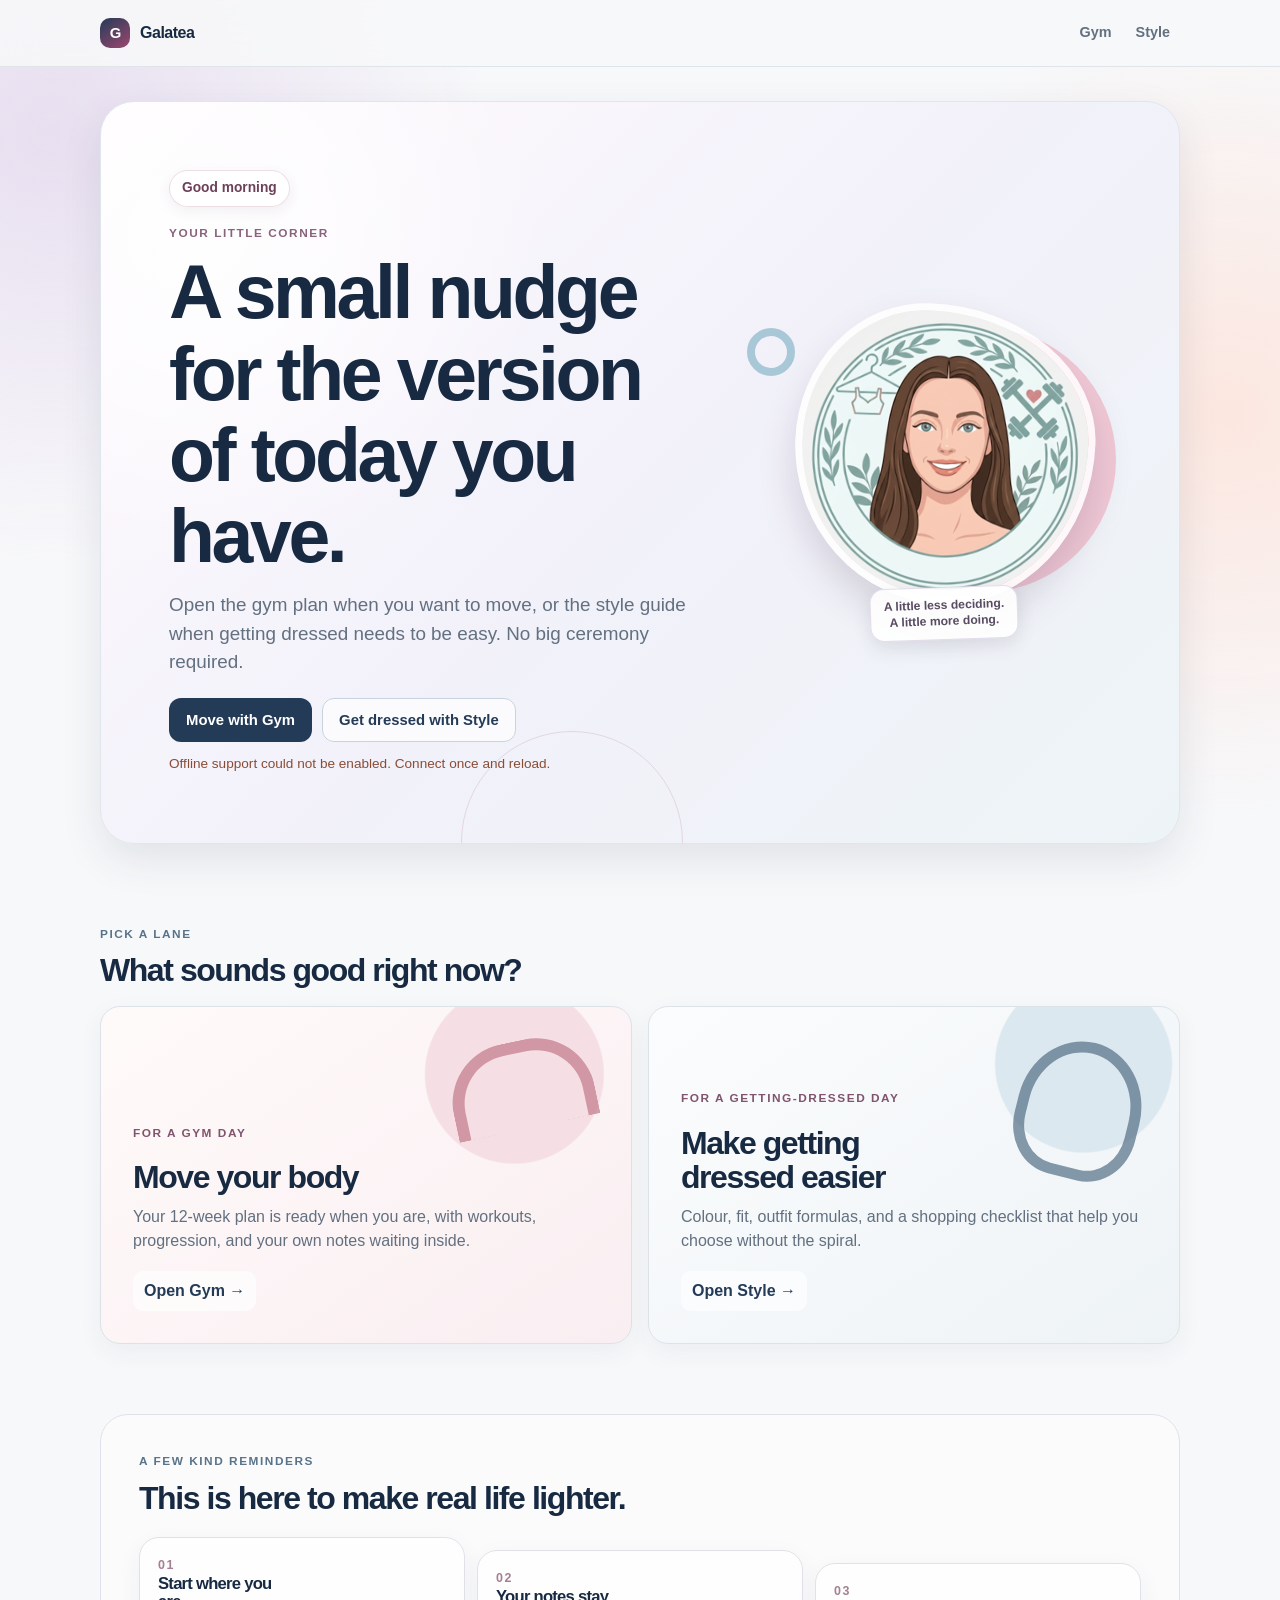
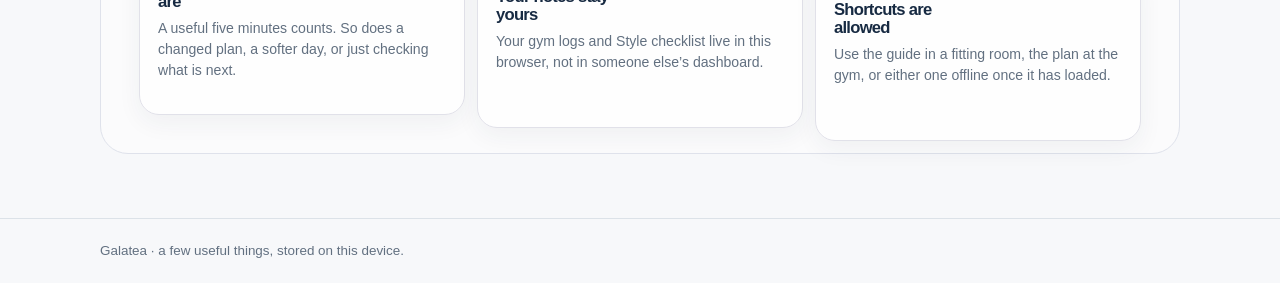
==== index.html @ ab07afe8 "Warm up Galatea landing page" ====
<!DOCTYPE html>
<html lang="en-AU">
<head>
  <meta charset="utf-8">
  <meta name="viewport" content="width=device-width, initial-scale=1, viewport-fit=cover">
  <meta name="theme-color" content="#f7f8fa">
  <meta name="apple-mobile-web-app-capable" content="yes">
  <meta name="apple-mobile-web-app-status-bar-style" content="default">
  <meta name="apple-mobile-web-app-title" content="Galatea">
  <meta name="description" content="A personal hub for training and considered style.">
  <link rel="manifest" href="./manifest.webmanifest">
  <link rel="icon" type="image/png" sizes="64x64" href="./icons/favicon.png">
  <link rel="apple-touch-icon" sizes="180x180" href="./icons/apple-touch-icon.png">
  <link rel="stylesheet" href="./assets/site.css">
  <script src="./assets/pwa.js" defer></script>
  <title>Galatea</title>
</head>
<body class="home-page">
  <a class="skip-link" href="#main">Skip to content</a>
  <header class="site-header">
    <nav class="site-nav" aria-label="Primary navigation">
      <a class="brand" href="./" aria-current="page"><span class="brand-mark" aria-hidden="true">G</span>Galatea</a>
      <div class="nav-links">
        <a href="./gym/">Gym</a>
        <a href="./style/">Style</a>
      </div>
    </nav>
  </header>

  <main id="main" class="page-shell">
    <section class="hero home-hero" aria-labelledby="home-title">
      <div class="home-hero-copy">
        <p class="home-greeting" data-time-greeting aria-live="polite">Hello</p>
        <p class="eyebrow">Your little corner</p>
        <h1 id="home-title">A small nudge for the version of today you have.</h1>
        <p class="lede">Open the gym plan when you want to move, or the style guide when getting dressed needs to be easy. No big ceremony required.</p>
        <div class="hero-actions">
          <a class="button button-primary" href="./gym/">Move with Gym</a>
          <a class="button button-secondary" href="./style/">Get dressed with Style</a>
        </div>
        <p class="status" data-pwa-status aria-live="polite">Preparing offline support…</p>
      </div>
      <figure class="home-portrait">
        <div class="home-portrait-orbit" aria-hidden="true"></div>
        <img src="./icons/portrait.png" alt="Galatea's illustrated character icon" width="320" height="320">
        <figcaption>A little less deciding.<br>A little more doing.</figcaption>
      </figure>
    </section>

    <section class="section home-choices" aria-labelledby="systems-title">
      <div class="section-heading">
        <p class="eyebrow">Pick a lane</p>
        <h2 id="systems-title">What sounds good right now?</h2>
      </div>
      <div class="choice-grid">
        <a class="choice-card choice-card-gym home-choice-card" href="./gym/">
          <p class="eyebrow">For a gym day</p>
          <h2>Move your body</h2>
          <p>Your 12-week plan is ready when you are, with workouts, progression, and your own notes waiting inside.</p>
          <span class="card-link">Open Gym →</span>
        </a>
        <a class="choice-card choice-card-style home-choice-card" href="./style/">
          <p class="eyebrow">For a getting-dressed day</p>
          <h2>Make getting dressed easier</h2>
          <p>Colour, fit, outfit formulas, and a shopping checklist that help you choose without the spiral.</p>
          <span class="card-link">Open Style →</span>
        </a>
      </div>
    </section>

    <section class="section home-reminders" aria-labelledby="how-title">
      <div class="section-heading">
        <p class="eyebrow">A few kind reminders</p>
        <h2 id="how-title">This is here to make real life lighter.</h2>
      </div>
      <div class="info-grid home-reminder-grid">
        <article class="info-card home-reminder">
          <p class="reminder-number" aria-hidden="true">01</p>
          <h3>Start where you are</h3>
          <p class="meta">A useful five minutes counts. So does a changed plan, a softer day, or just checking what is next.</p>
        </article>
        <article class="info-card home-reminder">
          <p class="reminder-number" aria-hidden="true">02</p>
          <h3>Your notes stay yours</h3>
          <p class="meta">Your gym logs and Style checklist live in this browser, not in someone else’s dashboard.</p>
        </article>
        <article class="info-card home-reminder">
          <p class="reminder-number" aria-hidden="true">03</p>
          <h3>Shortcuts are allowed</h3>
          <p class="meta">Use the guide in a fitting room, the plan at the gym, or either one offline once it has loaded.</p>
        </article>
      </div>
    </section>
  </main>

  <aside class="update-banner" data-update-banner hidden role="status">
    A new version is ready.
    <button class="button button-primary" type="button" data-update-reload>Reload</button>
  </aside>

  <footer class="site-footer">
    <div class="page-shell">Galatea · a few useful things, stored on this device.</div>
  </footer>
  <script>
    (() => {
      const greeting = document.querySelector("[data-time-greeting]");
      if (!greeting) return;

      const hour = new Date().getHours();
      greeting.textContent = hour < 12 ? "Good morning" : hour < 18 ? "Good afternoon" : "Good evening";
    })();
  </script>
</body>
</html>
---- assets/site.css ----
:root {
  --paper: #f7f8fa;
  --surface: #ffffff;
  --ink: #202938;
  --muted: #627080;
  --line: #dce2e8;
  --navy: #243b58;
  --navy-deep: #172a42;
  --blue: #58738a;
  --sky: #dce8ef;
  --berry: #9d486f;
  --berry-soft: #f2e4eb;
  --rose: #b85f76;
  --rose-soft: #f8e9ec;
  --shadow: 0 16px 40px rgba(30, 47, 68, 0.1);
  --radius: 20px;
  color-scheme: light;
}

* {
  box-sizing: border-box;
}

html {
  background: var(--paper);
  scroll-behavior: smooth;
}

body {
  min-width: 320px;
  min-height: 100vh;
  margin: 0;
  color: var(--ink);
  background:
    radial-gradient(circle at 5% 0%, #e5edf3 0, transparent 31rem),
    radial-gradient(circle at 95% 25%, #f3e8ec 0, transparent 28rem),
    var(--paper);
  font: 16px/1.5 -apple-system, BlinkMacSystemFont, "Segoe UI", sans-serif;
}

a {
  color: inherit;
}

button,
input {
  font: inherit;
}

button {
  min-height: 44px;
  cursor: pointer;
  touch-action: manipulation;
}

button:focus-visible,
a:focus-visible,
input:focus-visible,
summary:focus-visible {
  outline: 3px solid #6083a8;
  outline-offset: 3px;
}

.skip-link {
  position: fixed;
  z-index: 50;
  top: 12px;
  left: 12px;
  padding: 9px 12px;
  border-radius: 10px;
  color: #fff;
  background: var(--navy-deep);
  transform: translateY(-150%);
}

.skip-link:focus {
  transform: translateY(0);
}

.site-header {
  position: sticky;
  z-index: 10;
  top: 0;
  border-bottom: 1px solid rgba(220, 226, 232, 0.88);
  background: rgba(247, 248, 250, 0.86);
  backdrop-filter: blur(16px);
}

.site-nav,
.page-shell {
  width: min(100% - 32px, 1080px);
  margin: auto;
}

.site-nav {
  display: flex;
  min-height: 66px;
  gap: 16px;
  align-items: center;
  justify-content: space-between;
}

.brand {
  display: inline-flex;
  gap: 10px;
  align-items: center;
  color: var(--navy-deep);
  font-weight: 850;
  letter-spacing: -0.03em;
  text-decoration: none;
}

.brand-mark {
  display: grid;
  width: 30px;
  height: 30px;
  place-items: center;
  border-radius: 10px;
  color: #fff;
  background: linear-gradient(145deg, var(--navy), var(--berry));
  font-size: 0.93rem;
  letter-spacing: -0.08em;
}

.nav-links {
  display: flex;
  gap: 4px;
  align-items: center;
}

.nav-links a {
  padding: 8px 10px;
  border-radius: 9px;
  color: var(--muted);
  font-size: 0.9rem;
  font-weight: 750;
  text-decoration: none;
}

.nav-links a[aria-current="page"],
.nav-links a:hover {
  color: var(--navy-deep);
  background: #e9eef2;
}

.page-shell {
  padding: 34px 0 64px;
}

.eyebrow {
  margin: 0 0 10px;
  color: var(--blue);
  font-size: 0.74rem;
  font-weight: 850;
  letter-spacing: 0.13em;
  text-transform: uppercase;
}

h1,
h2,
h3,
p {
  margin-top: 0;
}

h1,
h2,
h3 {
  color: var(--navy-deep);
  line-height: 1.08;
  letter-spacing: -0.045em;
}

h1 {
  margin-bottom: 14px;
  font-size: clamp(2.55rem, 7vw, 4.7rem);
}

h2 {
  margin-bottom: 10px;
  font-size: clamp(1.38rem, 4vw, 2rem);
}

h3 {
  margin-bottom: 7px;
  font-size: 1.04rem;
}

.lede {
  max-width: 62ch;
  color: var(--muted);
  font-size: clamp(1rem, 2.2vw, 1.18rem);
}

.hero {
  position: relative;
  overflow: hidden;
  padding: clamp(28px, 6vw, 68px);
  border: 1px solid #dfe6ec;
  border-radius: clamp(24px, 5vw, 34px);
  background:
    radial-gradient(circle at 86% 12%, #e0eaf2 0 0, #e0eaf2 10%, transparent 10.3%),
    radial-gradient(circle at 91% 26%, #eedee5 0 0, #eedee5 17%, transparent 17.3%),
    linear-gradient(135deg, #fcfdfd 0%, #f0f4f7 100%);
  box-shadow: var(--shadow);
}

.hero::after {
  position: absolute;
  right: 7%;
  bottom: -48px;
  width: 190px;
  height: 190px;
  border: 1px solid rgba(77, 113, 143, 0.22);
  border-radius: 50%;
  content: "";
}

.hero > * {
  position: relative;
  z-index: 1;
}

.hero-actions,
.button-row {
  display: flex;
  gap: 10px;
  flex-wrap: wrap;
  align-items: center;
  margin-top: 22px;
}

.button {
  display: inline-flex;
  min-height: 44px;
  padding: 0 16px;
  border: 1px solid transparent;
  border-radius: 12px;
  align-items: center;
  justify-content: center;
  font-size: 0.93rem;
  font-weight: 800;
  text-decoration: none;
}

.button-primary {
  color: #fff;
  background: var(--navy);
}

.button-primary:hover {
  background: var(--navy-deep);
}

.button-secondary {
  border-color: #c7d4df;
  color: var(--navy);
  background: rgba(255, 255, 255, 0.7);
}

.button-secondary:hover {
  background: #fff;
}

.section {
  margin-top: clamp(38px, 7vw, 70px);
}

.section-heading {
  max-width: 700px;
  margin-bottom: 18px;
}

.section-heading p:last-child {
  margin-bottom: 0;
}

.choice-grid,
.info-grid,
.formula-grid,
.retailer-grid {
  display: grid;
  gap: 16px;
}

.choice-grid {
  grid-template-columns: repeat(2, minmax(0, 1fr));
}

.choice-card,
.info-card,
.formula-card,
.retailer-card,
.content-card {
  border: 1px solid var(--line);
  border-radius: var(--radius);
  background: rgba(255, 255, 255, 0.92);
  box-shadow: 0 8px 24px rgba(35, 52, 73, 0.055);
}

.choice-card {
  display: flex;
  min-height: 320px;
  padding: clamp(20px, 3vw, 32px);
  flex-direction: column;
  justify-content: flex-end;
  overflow: hidden;
  text-decoration: none;
}

.choice-card h2,
.choice-card p {
  position: relative;
  z-index: 1;
}

.choice-card p {
  margin-bottom: 18px;
  color: var(--muted);
}

.choice-card .card-link {
  position: relative;
  z-index: 1;
  color: var(--navy);
  font-weight: 850;
}

.choice-card-gym {
  background:
    radial-gradient(circle at 78% 20%, #f5dfe5 0 0, #f5dfe5 18%, transparent 18.3%),
    linear-gradient(145deg, #fffafa 0%, #f9eef1 100%);
}

.choice-card-gym::before {
  width: 120px;
  height: 76px;
  border: 12px solid #c47c8d;
  border-bottom: 0;
  border-radius: 60px 60px 0 0;
  transform: rotate(-12deg);
}

.choice-card-style {
  background:
    radial-gradient(circle at 82% 17%, #dce8ef 0 0, #dce8ef 17%, transparent 17.3%),
    linear-gradient(145deg, #fbfcfd 0%, #eef3f6 100%);
}

.choice-card-style::before {
  width: 102px;
  height: 116px;
  border: 11px solid #58738a;
  border-radius: 50% 50% 38% 38%;
  transform: rotate(14deg);
}

.choice-card::before {
  position: absolute;
  top: 34px;
  right: 38px;
  opacity: 0.72;
  content: "";
}

.info-grid {
  grid-template-columns: repeat(3, minmax(0, 1fr));
}

.info-card,
.formula-card,
.retailer-card,
.content-card {
  padding: 18px;
}

.info-card p,
.formula-card p,
.retailer-card p,
.content-card p:last-child {
  margin-bottom: 0;
}

.meta {
  color: var(--muted);
  font-size: 0.88rem;
}

.site-footer {
  padding: 22px 0 calc(22px + env(safe-area-inset-bottom));
  border-top: 1px solid var(--line);
  color: var(--muted);
  font-size: 0.84rem;
}

.site-footer .page-shell {
  padding: 0;
}

.page-hero {
  padding: clamp(24px, 5vw, 50px);
  border: 1px solid #dce4ea;
  border-radius: 28px;
  background: rgba(255, 255, 255, 0.72);
  box-shadow: var(--shadow);
}

.page-hero-style {
  background:
    radial-gradient(circle at 89% 20%, #e7dce6 0 0, #e7dce6 10%, transparent 10.3%),
    radial-gradient(circle at 77% 13%, #dce8ef 0 0, #dce8ef 16%, transparent 16.3%),
    rgba(255, 255, 255, 0.74);
}

.quick-nav {
  display: flex;
  gap: 8px;
  margin-top: 20px;
  overflow-x: auto;
  scrollbar-width: none;
}

.quick-nav::-webkit-scrollbar {
  display: none;
}

.quick-nav a {
  flex: 0 0 auto;
  padding: 8px 10px;
  border: 1px solid #c9d7e2;
  border-radius: 999px;
  color: var(--navy);
  background: #fff;
  font-size: 0.84rem;
  font-weight: 800;
  text-decoration: none;
}

.callout {
  padding: 14px 16px;
  border-left: 4px solid var(--berry);
  border-radius: 0 14px 14px 0;
  color: #4d4050;
  background: var(--berry-soft);
}

.callout p:last-child {
  margin-bottom: 0;
}

.style-panel {
  border-color: #cbd9e2;
}

.check-layout {
  display: grid;
  gap: 16px;
  grid-template-columns: minmax(0, 1.35fr) minmax(230px, 0.65fr);
  align-items: start;
}

.check-list {
  display: grid;
  gap: 8px;
}

.check-row {
  display: flex;
  min-height: 48px;
  gap: 11px;
  padding: 11px 12px;
  border: 1px solid #dce3e8;
  border-radius: 12px;
  align-items: center;
  background: #fff;
}

.check-row:has(input:checked) {
  border-color: #a7c2d4;
  background: #eef5f8;
}

.check-row input {
  width: 18px;
  height: 18px;
  margin: 0;
  accent-color: var(--navy);
}

.check-row span {
  font-size: 0.92rem;
  font-weight: 700;
}

.progress-card {
  position: sticky;
  top: 82px;
}

.progress-track {
  height: 10px;
  margin: 14px 0 8px;
  overflow: hidden;
  border-radius: 999px;
  background: #dfe8ee;
}

.progress-bar {
  width: 0;
  height: 100%;
  border-radius: inherit;
  background: linear-gradient(90deg, var(--navy), var(--berry));
  transition: width 160ms ease;
}

.swatch-grid {
  display: grid;
  gap: 10px;
  grid-template-columns: repeat(3, minmax(0, 1fr));
}

.swatch {
  min-height: 106px;
  padding: 12px;
  border: 1px solid rgba(26, 39, 56, 0.1);
  border-radius: 15px;
  display: flex;
  flex-direction: column;
  justify-content: flex-end;
  font-size: 0.82rem;
  font-weight: 800;
}

.swatch span {
  display: block;
  margin-top: 2px;
  font-size: 0.72rem;
  font-weight: 700;
  opacity: 0.8;
}

.swatch-light {
  color: var(--navy-deep);
}

.swatch-dark {
  color: #fff;
}

.swatch-soft-white { background: #f4f4f1; }
.swatch-pearl-grey { background: #d2d5d7; }
.swatch-blue-grey { background: #9daab2; }
.swatch-slate { background: #607281; }
.swatch-charcoal { background: #384149; }
.swatch-ink-navy { background: #1d3047; }
.swatch-soft-denim { background: #58738a; }
.swatch-cornflower { background: #5e82be; }
.swatch-cool-teal { background: #287b83; }
.swatch-raspberry { background: #a43864; }
.swatch-mulberry { background: #74456e; }
.swatch-smoky-lavender { background: #9a86b4; }

.rules-grid {
  display: grid;
  gap: 14px;
  grid-template-columns: repeat(2, minmax(0, 1fr));
}

.rules-grid ul,
.formula-card ul,
.content-card ul {
  margin: 0;
  padding-left: 19px;
}

.rules-grid li,
.formula-card li,
.content-card li {
  margin: 7px 0;
}

.rule-good {
  border-top: 4px solid #617f94;
}

.rule-skip {
  border-top: 4px solid var(--berry);
}

.formula-grid {
  grid-template-columns: repeat(2, minmax(0, 1fr));
}

.formula-card {
  border-top: 4px solid var(--blue);
}

.formula-card-feminine {
  border-top-color: var(--berry);
}

.capsule-group + .capsule-group {
  margin-top: 20px;
}

.capsule-group h3 {
  display: flex;
  gap: 8px;
  align-items: baseline;
}

.capsule-group h3 span {
  color: var(--muted);
  font-size: 0.8rem;
  font-weight: 700;
  letter-spacing: 0;
}

.capsule-list {
  display: grid;
  gap: 8px;
  grid-template-columns: repeat(2, minmax(0, 1fr));
}

.retailer-grid {
  grid-template-columns: repeat(2, minmax(0, 1fr));
}

.retailer-card a {
  color: var(--navy);
  font-weight: 850;
  text-decoration-thickness: 1.5px;
  text-underline-offset: 3px;
}

.privacy-note {
  color: var(--muted);
  font-size: 0.83rem;
}

.status {
  margin: 12px 0 0;
  color: var(--muted);
  font-size: 0.85rem;
}

.status[data-status="warning"] {
  color: #8a4c35;
}

.status[data-status="ready"] {
  color: #405f59;
}

.update-banner {
  position: fixed;
  z-index: 20;
  right: 16px;
  bottom: max(16px, env(safe-area-inset-bottom));
  left: 16px;
  max-width: 520px;
  margin: auto;
  padding: 12px;
  border: 1px solid #cbd8e2;
  border-radius: 14px;
  color: var(--navy-deep);
  background: #fff;
  box-shadow: var(--shadow);
}

.update-banner[hidden] {
  display: none;
}

.update-banner .button {
  float: right;
  min-height: 36px;
  margin-left: 10px;
}

.home-page {
  background:
    radial-gradient(circle at 4% 7%, rgba(226, 213, 236, 0.72) 0, transparent 27rem),
    radial-gradient(circle at 96% 22%, rgba(255, 220, 207, 0.62) 0, transparent 25rem),
    var(--paper);
}

.home-hero {
  display: grid;
  min-height: 470px;
  grid-template-columns: minmax(0, 1.18fr) minmax(220px, 0.72fr);
  gap: clamp(24px, 5vw, 64px);
  align-items: center;
  background:
    radial-gradient(circle at 9% 18%, rgba(255, 255, 255, 0.94) 0, transparent 22rem),
    linear-gradient(135deg, #fffafd 0%, #f2f1fa 51%, #edf4f6 100%);
}

.home-hero::after {
  right: 46%;
  bottom: -110px;
  width: 220px;
  height: 220px;
  border-color: rgba(157, 72, 111, 0.17);
}

.home-hero-copy {
  max-width: 650px;
}

.home-greeting {
  display: inline-flex;
  margin: 0 0 18px;
  padding: 7px 12px;
  border: 1px solid rgba(157, 72, 111, 0.18);
  border-radius: 999px;
  color: #6d4059;
  background: rgba(255, 255, 255, 0.76);
  box-shadow: 0 4px 14px rgba(61, 43, 72, 0.07);
  font-size: 0.86rem;
  font-weight: 800;
}

.home-hero .eyebrow {
  color: #89627c;
}

.home-portrait {
  position: relative;
  z-index: 1;
  width: min(100%, 300px);
  margin: auto;
  text-align: center;
}

.home-portrait::before {
  position: absolute;
  z-index: -1;
  top: 7%;
  right: -7%;
  width: 88%;
  aspect-ratio: 1;
  border-radius: 50%;
  background: #f0c8d5;
  content: "";
}

.home-portrait img {
  display: block;
  width: 100%;
  height: auto;
  border: 7px solid rgba(255, 255, 255, 0.86);
  border-radius: 43% 57% 49% 51% / 47% 45% 55% 53%;
  box-shadow: 0 20px 36px rgba(69, 48, 83, 0.17);
  transform: rotate(2deg);
  animation: home-portrait-float 5s ease-in-out infinite;
}

.home-portrait-orbit {
  position: absolute;
  z-index: -1;
  top: 7%;
  left: -16%;
  width: 48px;
  height: 48px;
  border: 8px solid #a9c8d7;
  border-radius: 50%;
  box-shadow: 156px 196px 0 -9px #b87891;
  animation: home-orbit-drift 6s ease-in-out infinite;
}

.home-portrait figcaption {
  position: relative;
  z-index: 1;
  width: max-content;
  max-width: 88%;
  margin: -17px auto 0;
  padding: 9px 13px;
  border: 1px solid rgba(221, 213, 231, 0.82);
  border-radius: 14px;
  color: #594b62;
  background: rgba(255, 255, 255, 0.9);
  box-shadow: 0 8px 18px rgba(60, 47, 72, 0.1);
  font-size: 0.76rem;
  font-weight: 800;
  line-height: 1.35;
  transform: rotate(-2deg);
}

.home-choices {
  margin-top: clamp(44px, 8vw, 82px);
}

.home-choice-card {
  position: relative;
  min-height: 338px;
  transition: transform 180ms ease, box-shadow 180ms ease;
}

.home-choice-card:hover {
  box-shadow: 0 20px 38px rgba(35, 52, 73, 0.13);
  transform: translateY(-5px);
}

.home-choice-card h2 {
  max-width: 14ch;
}

.home-choice-card .eyebrow {
  color: #80546e;
}

.home-choice-card .card-link {
  display: inline-flex;
  width: max-content;
  padding: 8px 11px;
  border-radius: 10px;
  background: rgba(255, 255, 255, 0.68);
}

.home-reminders {
  padding: clamp(24px, 4vw, 38px);
  border: 1px solid #dfe2eb;
  border-radius: 28px;
  background: rgba(255, 255, 255, 0.52);
}

.home-reminders .section-heading {
  margin-bottom: 22px;
}

.home-reminder-grid {
  gap: 12px;
}

.home-reminder {
  position: relative;
  min-height: 178px;
  overflow: hidden;
  border-color: #e1e1e9;
  background: rgba(255, 255, 255, 0.78);
}

.home-reminder:nth-child(2) {
  transform: translateY(13px);
}

.home-reminder:nth-child(3) {
  transform: translateY(26px);
}

.reminder-number {
  margin: 0 0 28px;
  color: #a58094;
  font-size: 0.78rem;
  font-weight: 850;
  letter-spacing: 0.12em;
}

.home-reminder h3 {
  max-width: 14ch;
}

@keyframes home-portrait-float {
  50% {
    transform: translateY(-7px) rotate(1deg);
  }
}

@keyframes home-orbit-drift {
  50% {
    transform: translate(6px, -4px) rotate(14deg);
  }
}

@media (max-width: 720px) {
  .choice-grid,
  .info-grid,
  .check-layout,
  .rules-grid,
  .formula-grid,
  .retailer-grid {
    grid-template-columns: 1fr;
  }

  .choice-grid {
    gap: 13px;
  }

  .choice-card {
    min-height: 240px;
  }

  .home-hero {
    min-height: 0;
    grid-template-columns: 1fr;
  }

  .home-hero::after {
    right: -35px;
    bottom: -104px;
  }

  .home-portrait {
    width: min(72vw, 265px);
    margin-top: -4px;
  }

  .home-reminder:nth-child(2),
  .home-reminder:nth-child(3) {
    transform: none;
  }

  .progress-card {
    position: static;
  }
}

@media (max-width: 520px) {
  .site-nav,
  .page-shell {
    width: min(100% - 24px, 1080px);
  }

  .site-nav {
    min-height: 58px;
  }

  .nav-links a {
    padding: 7px;
    font-size: 0.8rem;
  }

  .brand {
    gap: 7px;
  }

  .brand-mark {
    width: 27px;
    height: 27px;
  }

  .page-shell {
    padding-top: 20px;
  }

  .home-hero {
    padding: 28px 22px 32px;
  }

  .home-greeting {
    margin-bottom: 14px;
  }

  .home-portrait-orbit {
    left: -10%;
    box-shadow: 126px 173px 0 -9px #b87891;
  }

  .home-reminders {
    padding: 22px 16px 25px;
  }

  .swatch-grid {
    grid-template-columns: repeat(2, minmax(0, 1fr));
  }

  .capsule-list {
    grid-template-columns: 1fr;
  }
}

@media (prefers-reduced-motion: reduce) {
  html {
    scroll-behavior: auto;
  }

  .home-portrait img,
  .home-portrait-orbit {
    animation: none;
  }

  .home-choice-card {
    transition: none;
  }
}
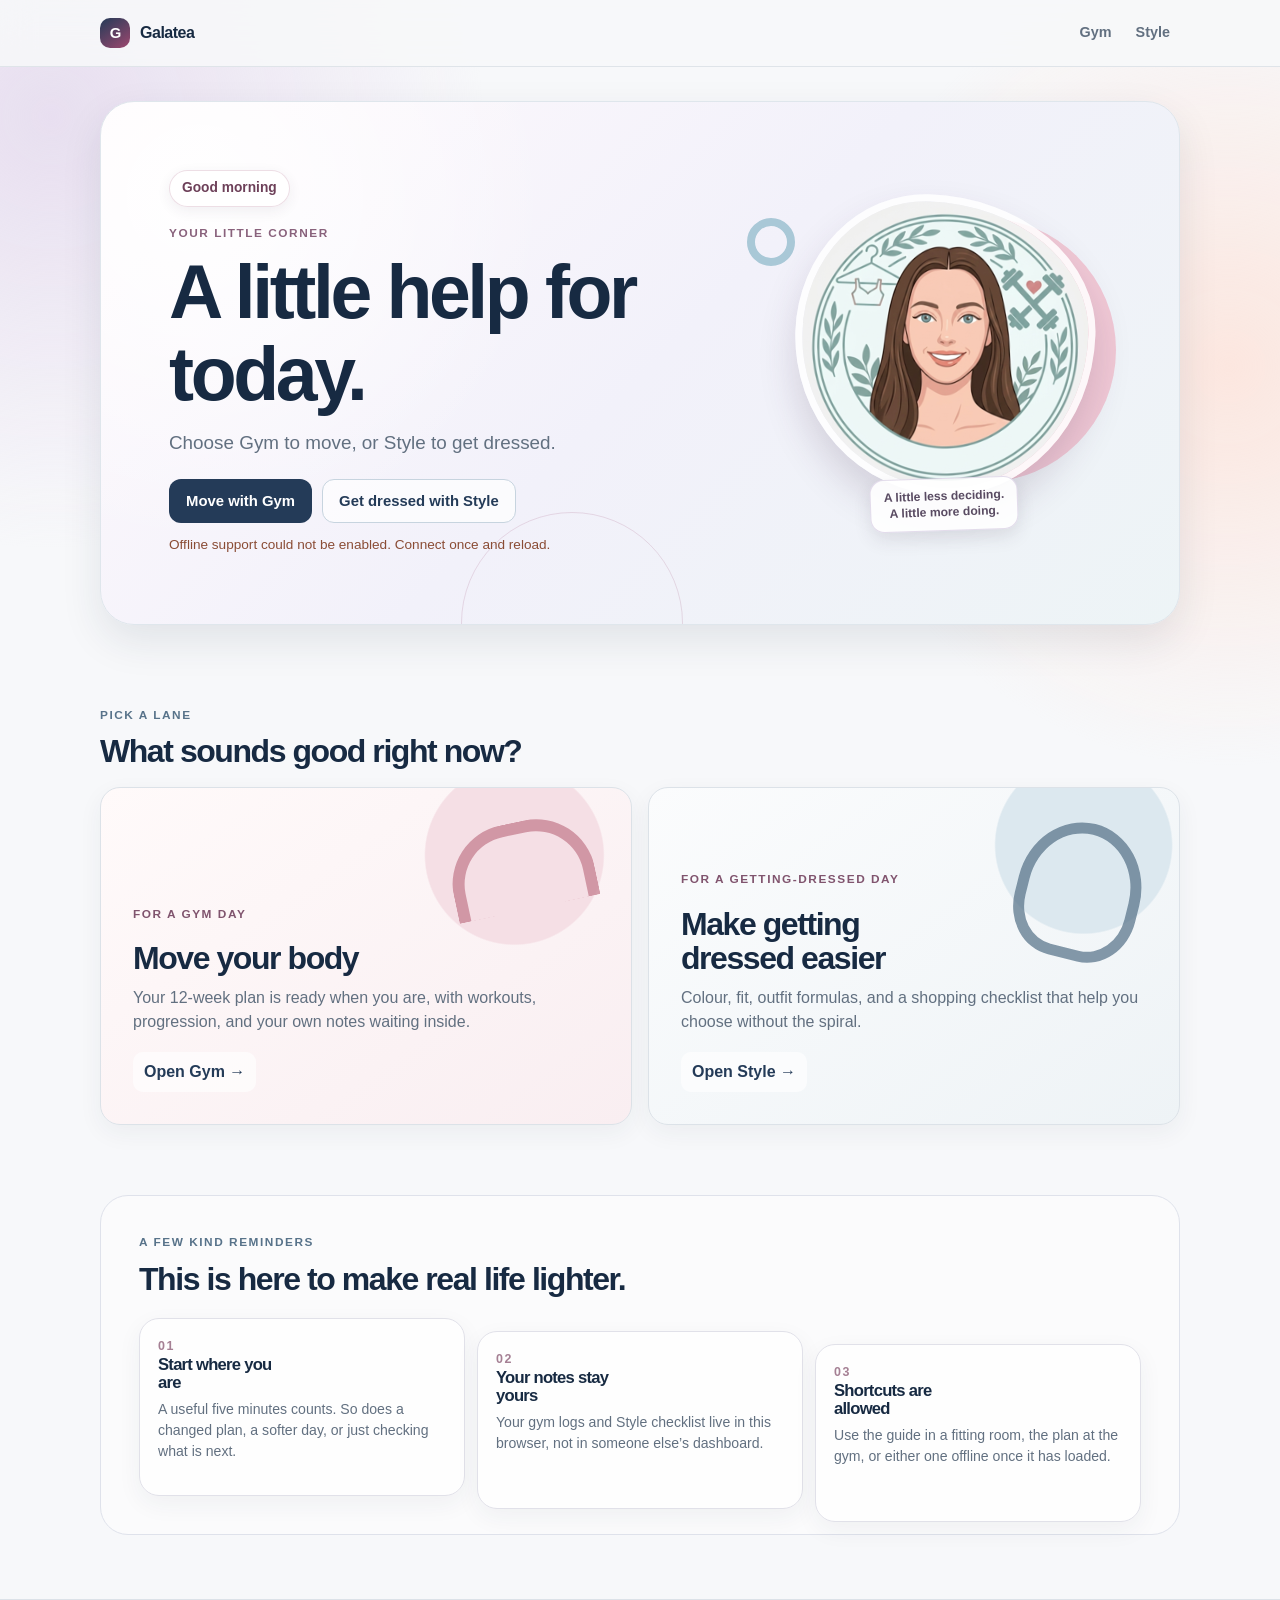
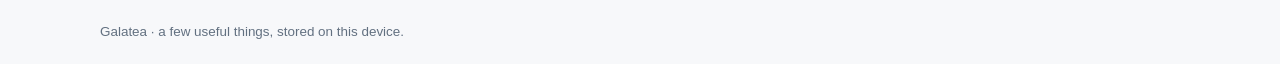
==== commit 9ea1350e: "Shorten Galatea hero copy" ====
--- a/index.html
+++ b/index.html
@@ -32,8 +32,8 @@
       <div class="home-hero-copy">
         <p class="home-greeting" data-time-greeting aria-live="polite">Hello</p>
         <p class="eyebrow">Your little corner</p>
-        <h1 id="home-title">A small nudge for the version of today you have.</h1>
-        <p class="lede">Open the gym plan when you want to move, or the style guide when getting dressed needs to be easy. No big ceremony required.</p>
+        <h1 id="home-title">A little help for today.</h1>
+        <p class="lede">Choose Gym to move, or Style to get dressed.</p>
         <div class="hero-actions">
           <a class="button button-primary" href="./gym/">Move with Gym</a>
           <a class="button button-secondary" href="./style/">Get dressed with Style</a>
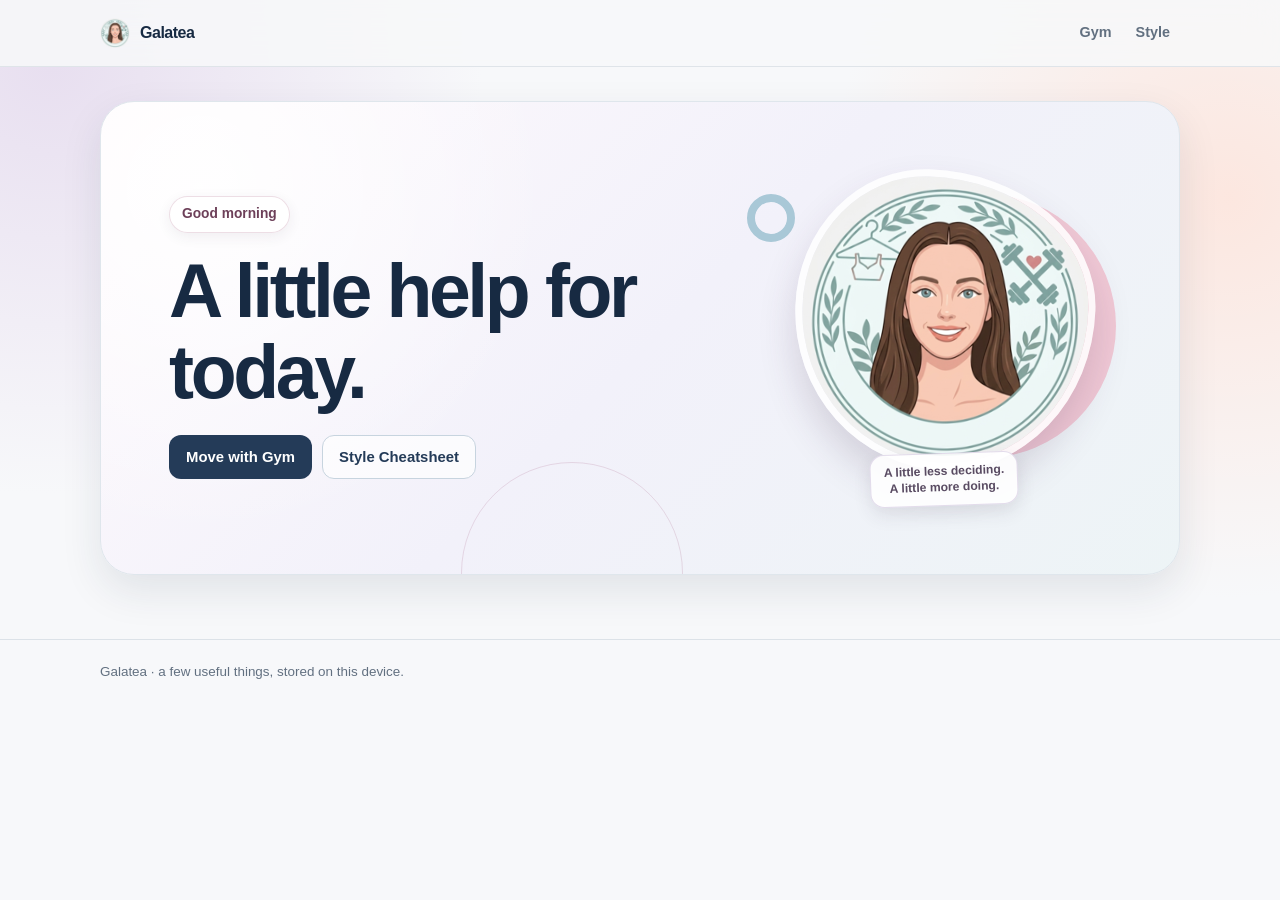
==== commit 10ce6d22: "Simplify Galatea Home header" ====
--- a/index.html
+++ b/index.html
@@ -19,7 +19,7 @@
   <a class="skip-link" href="#main">Skip to content</a>
   <header class="site-header">
     <nav class="site-nav" aria-label="Primary navigation">
-      <a class="brand" href="./" aria-current="page"><span class="brand-mark" aria-hidden="true">G</span>Galatea</a>
+      <a class="brand" href="./" aria-current="page"><img class="brand-mark" src="./icons/favicon.png" alt="" width="30" height="30">Galatea</a>
       <div class="nav-links">
         <a href="./gym/">Gym</a>
         <a href="./style/">Style</a>
@@ -31,65 +31,17 @@
     <section class="hero home-hero" aria-labelledby="home-title">
       <div class="home-hero-copy">
         <p class="home-greeting" data-time-greeting aria-live="polite">Hello</p>
-        <p class="eyebrow">Your little corner</p>
         <h1 id="home-title">A little help for today.</h1>
-        <p class="lede">Choose Gym to move, or Style to get dressed.</p>
         <div class="hero-actions">
           <a class="button button-primary" href="./gym/">Move with Gym</a>
-          <a class="button button-secondary" href="./style/">Get dressed with Style</a>
+          <a class="button button-secondary" href="./style/">Style Cheatsheet</a>
         </div>
-        <p class="status" data-pwa-status aria-live="polite">Preparing offline support…</p>
       </div>
       <figure class="home-portrait">
         <div class="home-portrait-orbit" aria-hidden="true"></div>
         <img src="./icons/portrait.png" alt="Galatea's illustrated character icon" width="320" height="320">
         <figcaption>A little less deciding.<br>A little more doing.</figcaption>
       </figure>
-    </section>
-
-    <section class="section home-choices" aria-labelledby="systems-title">
-      <div class="section-heading">
-        <p class="eyebrow">Pick a lane</p>
-        <h2 id="systems-title">What sounds good right now?</h2>
-      </div>
-      <div class="choice-grid">
-        <a class="choice-card choice-card-gym home-choice-card" href="./gym/">
-          <p class="eyebrow">For a gym day</p>
-          <h2>Move your body</h2>
-          <p>Your 12-week plan is ready when you are, with workouts, progression, and your own notes waiting inside.</p>
-          <span class="card-link">Open Gym →</span>
-        </a>
-        <a class="choice-card choice-card-style home-choice-card" href="./style/">
-          <p class="eyebrow">For a getting-dressed day</p>
-          <h2>Make getting dressed easier</h2>
-          <p>Colour, fit, outfit formulas, and a shopping checklist that help you choose without the spiral.</p>
-          <span class="card-link">Open Style →</span>
-        </a>
-      </div>
-    </section>
-
-    <section class="section home-reminders" aria-labelledby="how-title">
-      <div class="section-heading">
-        <p class="eyebrow">A few kind reminders</p>
-        <h2 id="how-title">This is here to make real life lighter.</h2>
-      </div>
-      <div class="info-grid home-reminder-grid">
-        <article class="info-card home-reminder">
-          <p class="reminder-number" aria-hidden="true">01</p>
-          <h3>Start where you are</h3>
-          <p class="meta">A useful five minutes counts. So does a changed plan, a softer day, or just checking what is next.</p>
-        </article>
-        <article class="info-card home-reminder">
-          <p class="reminder-number" aria-hidden="true">02</p>
-          <h3>Your notes stay yours</h3>
-          <p class="meta">Your gym logs and Style checklist live in this browser, not in someone else’s dashboard.</p>
-        </article>
-        <article class="info-card home-reminder">
-          <p class="reminder-number" aria-hidden="true">03</p>
-          <h3>Shortcuts are allowed</h3>
-          <p class="meta">Use the guide in a fitting room, the plan at the gym, or either one offline once it has loaded.</p>
-        </article>
-      </div>
     </section>
   </main>
 
--- a/assets/site.css
+++ b/assets/site.css
@@ -111,15 +111,11 @@
 }
 
 .brand-mark {
-  display: grid;
+  display: block;
   width: 30px;
   height: 30px;
-  place-items: center;
-  border-radius: 10px;
-  color: #fff;
-  background: linear-gradient(145deg, var(--navy), var(--berry));
-  font-size: 0.93rem;
-  letter-spacing: -0.08em;
+  flex: 0 0 auto;
+  object-fit: contain;
 }
 
 .nav-links {
@@ -436,6 +432,250 @@
   text-decoration: none;
 }
 
+.style-section-nav {
+  width: min(100% - 32px, 1080px);
+  min-height: 48px;
+  margin: 0 auto;
+  padding: 0 0 10px;
+  align-items: center;
+}
+
+.style-section-nav a {
+  display: inline-flex;
+  min-height: 38px;
+  padding: 0 13px;
+  align-items: center;
+  border-color: #ccd8e0;
+  color: #526c80;
+  background: rgba(255, 255, 255, 0.76);
+}
+
+.style-section-nav a:hover,
+.style-section-nav a[aria-current="location"] {
+  border-color: var(--navy);
+  color: #fff;
+  background: var(--navy);
+}
+
+.style-page section[id] {
+  scroll-margin-top: 134px;
+}
+
+.profile-card {
+  border-top: 4px solid #8ca9ba;
+}
+
+.profile-card:nth-child(2) {
+  border-top-color: #788da3;
+}
+
+.profile-card:nth-child(3) {
+  border-top-color: var(--berry);
+}
+
+.profile-card .eyebrow {
+  margin-bottom: 7px;
+}
+
+.profile-card h3 {
+  margin-bottom: 8px;
+}
+
+.check-copy {
+  display: grid;
+  gap: 2px;
+}
+
+.check-copy strong {
+  color: var(--navy-deep);
+  font-size: 0.9rem;
+}
+
+.check-copy small {
+  color: var(--muted);
+  font-size: 0.79rem;
+  font-weight: 650;
+  line-height: 1.35;
+}
+
+.style-tag-list {
+  display: flex;
+  gap: 7px;
+  flex-wrap: wrap;
+  margin: 0 0 13px;
+}
+
+.style-tag-list span {
+  padding: 6px 9px;
+  border: 1px solid #bbd0db;
+  border-radius: 999px;
+  color: #395e75;
+  background: #edf5f7;
+  font-size: 0.76rem;
+  font-weight: 800;
+  line-height: 1.2;
+}
+
+.style-tag-list-skip span {
+  border-color: #e3c8d3;
+  color: #7f435e;
+  background: #fbf0f3;
+}
+
+.style-tag-list-large span {
+  padding: 8px 10px;
+}
+
+.fit-grid {
+  display: grid;
+  gap: 14px;
+  grid-template-columns: repeat(3, minmax(0, 1fr));
+}
+
+.fit-card {
+  border-top: 4px solid #617f94;
+}
+
+.fit-card .eyebrow {
+  margin-bottom: 7px;
+}
+
+.fit-details {
+  display: grid;
+  gap: 10px;
+  margin: 0;
+}
+
+.fit-details div {
+  display: grid;
+  gap: 3px;
+}
+
+.fit-details dt {
+  color: #49687e;
+  font-size: 0.72rem;
+  font-weight: 850;
+  letter-spacing: 0.1em;
+  text-transform: uppercase;
+}
+
+.fit-details dd {
+  margin: 0;
+  color: var(--muted);
+  font-size: 0.84rem;
+  font-weight: 650;
+  line-height: 1.38;
+}
+
+.fit-skip {
+  margin-top: 14px;
+}
+
+.fit-skip h3 {
+  margin-bottom: 12px;
+}
+
+.outfit-list {
+  display: grid;
+  gap: 10px;
+  margin: 0;
+  padding: 0;
+  list-style: none;
+}
+
+.outfit-list li {
+  display: flex;
+  gap: 5px;
+  flex-wrap: wrap;
+  align-items: center;
+}
+
+.outfit-list span {
+  display: inline-flex;
+  padding: 5px 7px;
+  border: 1px solid #d3dfe6;
+  border-radius: 8px;
+  color: #40586c;
+  background: #fff;
+  font-size: 0.76rem;
+  font-weight: 750;
+  line-height: 1.2;
+}
+
+.outfit-list span + span::before {
+  margin-right: 5px;
+  color: #7f8994;
+  content: "+";
+}
+
+.decision-flow {
+  display: grid;
+  gap: 12px;
+  grid-template-columns: repeat(4, minmax(0, 1fr));
+}
+
+.decision-step {
+  display: flex;
+  min-height: 142px;
+  gap: 10px;
+  padding: 15px;
+  border: 1px solid var(--line);
+  border-top: 4px solid #617f94;
+  border-radius: var(--radius);
+  background: rgba(255, 255, 255, 0.92);
+  box-shadow: 0 8px 24px rgba(35, 52, 73, 0.055);
+}
+
+.decision-step > span {
+  display: grid;
+  flex: 0 0 auto;
+  width: 28px;
+  height: 28px;
+  place-items: center;
+  border-radius: 50%;
+  color: #fff;
+  background: #617f94;
+  font-size: 0.76rem;
+  font-weight: 850;
+}
+
+.decision-step h3 {
+  margin-bottom: 5px;
+  font-size: 0.98rem;
+}
+
+.decision-step p {
+  margin: 0;
+  color: var(--muted);
+  font-size: 0.8rem;
+  font-weight: 650;
+  line-height: 1.35;
+}
+
+.decision-tailor {
+  border-top-color: #7894a5;
+}
+
+.decision-tailor > span {
+  background: #7894a5;
+}
+
+.decision-release {
+  border-top-color: var(--berry);
+}
+
+.decision-release > span {
+  background: var(--berry);
+}
+
+.decision-test {
+  border-top-color: #8d6f94;
+}
+
+.decision-test > span {
+  background: #8d6f94;
+}
+
 .callout {
   padding: 14px 16px;
   border-left: 4px solid var(--berry);
@@ -494,7 +734,7 @@
 
 .progress-card {
   position: sticky;
-  top: 82px;
+  top: 128px;
 }
 
 .progress-track {
@@ -879,7 +1119,9 @@
   .check-layout,
   .rules-grid,
   .formula-grid,
-  .retailer-grid {
+  .retailer-grid,
+  .fit-grid,
+  .decision-flow {
     grid-template-columns: 1fr;
   }
 
@@ -944,6 +1186,16 @@
     padding-top: 20px;
   }
 
+  .style-section-nav {
+    width: min(100% - 24px, 1080px);
+  }
+
+  .style-section-nav a {
+    min-height: 36px;
+    padding: 0 11px;
+    font-size: 0.79rem;
+  }
+
   .home-hero {
     padding: 28px 22px 32px;
   }
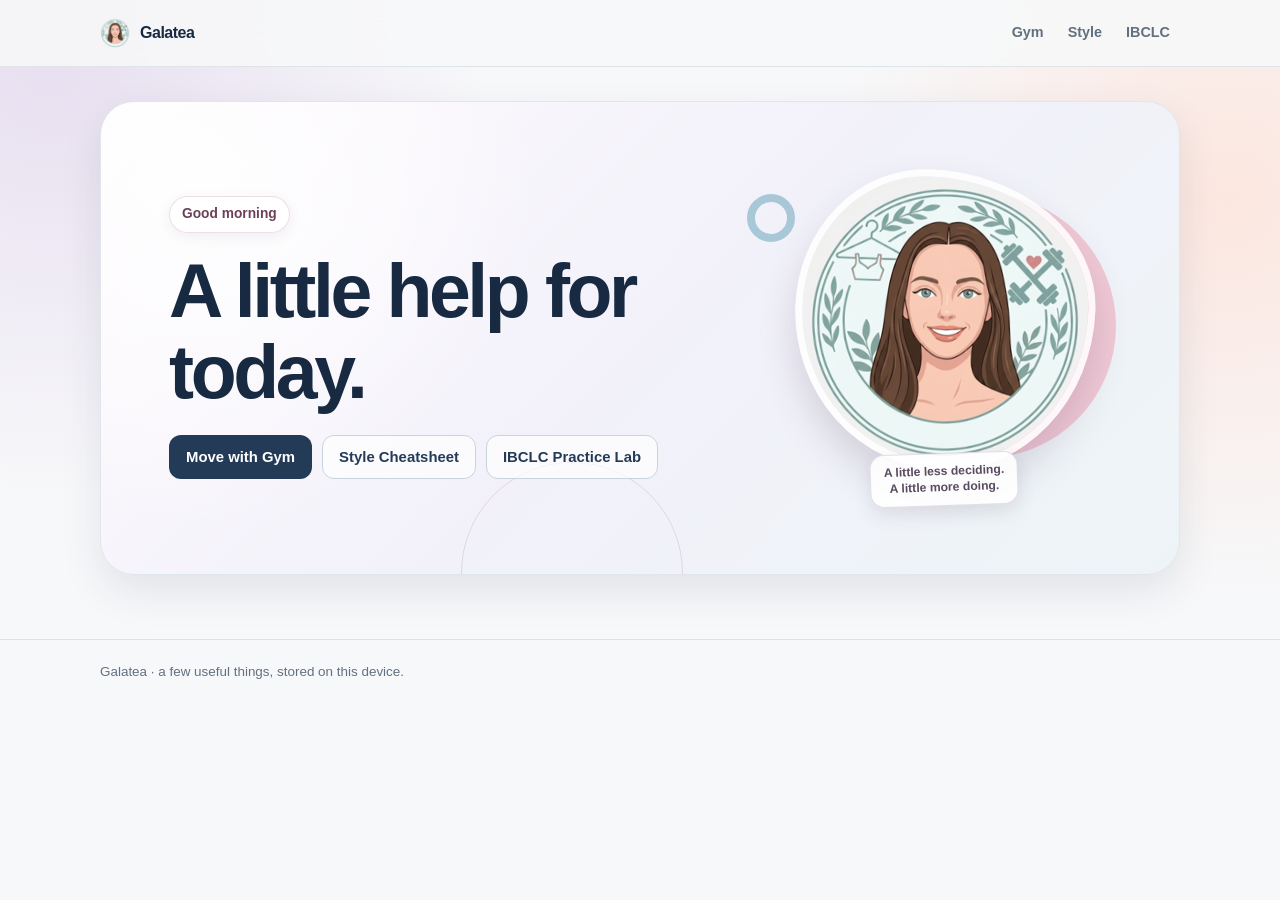
==== commit e609c318: "ibclc" ====
--- a/index.html
+++ b/index.html
@@ -4,6 +4,7 @@
   <meta charset="utf-8">
   <meta name="viewport" content="width=device-width, initial-scale=1, viewport-fit=cover">
   <meta name="theme-color" content="#f7f8fa">
+  <meta name="mobile-web-app-capable" content="yes">
   <meta name="apple-mobile-web-app-capable" content="yes">
   <meta name="apple-mobile-web-app-status-bar-style" content="default">
   <meta name="apple-mobile-web-app-title" content="Galatea">
@@ -19,10 +20,11 @@
   <a class="skip-link" href="#main">Skip to content</a>
   <header class="site-header">
     <nav class="site-nav" aria-label="Primary navigation">
-      <a class="brand" href="./" aria-current="page"><img class="brand-mark" src="./icons/favicon.png" alt="" width="30" height="30">Galatea</a>
+      <a class="brand" href="./" aria-current="page"><img class="brand-icon" src="./icons/favicon.png" alt="" width="30" height="30">Galatea</a>
       <div class="nav-links">
         <a href="./gym/">Gym</a>
         <a href="./style/">Style</a>
+        <a href="./ibclc/">IBCLC</a>
       </div>
     </nav>
   </header>
@@ -35,6 +37,7 @@
         <div class="hero-actions">
           <a class="button button-primary" href="./gym/">Move with Gym</a>
           <a class="button button-secondary" href="./style/">Style Cheatsheet</a>
+          <a class="button button-secondary" href="./ibclc/">IBCLC Practice Lab</a>
         </div>
       </div>
       <figure class="home-portrait">
--- a/assets/site.css
+++ b/assets/site.css
@@ -110,7 +110,7 @@
   text-decoration: none;
 }
 
-.brand-mark {
+.brand-icon {
   display: block;
   width: 30px;
   height: 30px;
@@ -271,7 +271,6 @@
   margin-bottom: 0;
 }
 
-.choice-grid,
 .info-grid,
 .formula-grid,
 .retailer-grid {
@@ -279,11 +278,6 @@
   gap: 16px;
 }
 
-.choice-grid {
-  grid-template-columns: repeat(2, minmax(0, 1fr));
-}
-
-.choice-card,
 .info-card,
 .formula-card,
 .retailer-card,
@@ -292,71 +286,6 @@
   border-radius: var(--radius);
   background: rgba(255, 255, 255, 0.92);
   box-shadow: 0 8px 24px rgba(35, 52, 73, 0.055);
-}
-
-.choice-card {
-  display: flex;
-  min-height: 320px;
-  padding: clamp(20px, 3vw, 32px);
-  flex-direction: column;
-  justify-content: flex-end;
-  overflow: hidden;
-  text-decoration: none;
-}
-
-.choice-card h2,
-.choice-card p {
-  position: relative;
-  z-index: 1;
-}
-
-.choice-card p {
-  margin-bottom: 18px;
-  color: var(--muted);
-}
-
-.choice-card .card-link {
-  position: relative;
-  z-index: 1;
-  color: var(--navy);
-  font-weight: 850;
-}
-
-.choice-card-gym {
-  background:
-    radial-gradient(circle at 78% 20%, #f5dfe5 0 0, #f5dfe5 18%, transparent 18.3%),
-    linear-gradient(145deg, #fffafa 0%, #f9eef1 100%);
-}
-
-.choice-card-gym::before {
-  width: 120px;
-  height: 76px;
-  border: 12px solid #c47c8d;
-  border-bottom: 0;
-  border-radius: 60px 60px 0 0;
-  transform: rotate(-12deg);
-}
-
-.choice-card-style {
-  background:
-    radial-gradient(circle at 82% 17%, #dce8ef 0 0, #dce8ef 17%, transparent 17.3%),
-    linear-gradient(145deg, #fbfcfd 0%, #eef3f6 100%);
-}
-
-.choice-card-style::before {
-  width: 102px;
-  height: 116px;
-  border: 11px solid #58738a;
-  border-radius: 50% 50% 38% 38%;
-  transform: rotate(14deg);
-}
-
-.choice-card::before {
-  position: absolute;
-  top: 34px;
-  right: 38px;
-  opacity: 0.72;
-  content: "";
 }
 
 .info-grid {
@@ -481,6 +410,97 @@
   margin-bottom: 8px;
 }
 
+.shopping-prompt-card {
+  display: grid;
+  gap: 16px;
+  border-top: 4px solid var(--berry);
+}
+
+.shopping-prompt-steps {
+  display: grid;
+  gap: 10px;
+  grid-template-columns: repeat(3, minmax(0, 1fr));
+  margin: 0;
+  padding: 0;
+  counter-reset: shopping-step;
+  list-style: none;
+}
+
+.shopping-prompt-steps li {
+  min-height: 92px;
+  padding: 13px;
+  border: 1px solid #d7e1e7;
+  border-radius: 14px;
+  color: var(--muted);
+  background: #fff;
+  font-size: 0.86rem;
+  font-weight: 650;
+  line-height: 1.42;
+}
+
+.shopping-prompt-steps li::before {
+  display: grid;
+  width: 24px;
+  height: 24px;
+  margin-bottom: 8px;
+  border-radius: 50%;
+  place-items: center;
+  color: #fff;
+  background: var(--blue);
+  content: counter(shopping-step);
+  counter-increment: shopping-step;
+  font-size: 0.72rem;
+  font-weight: 850;
+}
+
+.shopping-prompt-steps strong {
+  color: var(--navy-deep);
+}
+
+.shopping-prompt-actions {
+  display: flex;
+  gap: 12px;
+  flex-wrap: wrap;
+  align-items: center;
+}
+
+.copy-status {
+  min-height: 1.5em;
+  margin: 0;
+  color: var(--muted);
+  font-size: 0.86rem;
+  font-weight: 650;
+}
+
+.shopping-prompt-details {
+  border: 1px solid #ccdbe4;
+  border-radius: 14px;
+  background: #f8fbfc;
+}
+
+.shopping-prompt-details summary {
+  padding: 13px 14px;
+  color: var(--navy);
+  cursor: pointer;
+  font-size: 0.9rem;
+  font-weight: 800;
+}
+
+.shopping-prompt-details[open] summary {
+  border-bottom: 1px solid #ccdbe4;
+}
+
+.shopping-prompt-preview {
+  max-height: 450px;
+  margin: 0;
+  padding: 14px;
+  overflow: auto;
+  color: #3b4c5c;
+  font: 0.78rem/1.5 -apple-system, BlinkMacSystemFont, "Segoe UI", sans-serif;
+  white-space: pre-wrap;
+  word-break: normal;
+}
+
 .check-copy {
   display: grid;
   gap: 2px;
@@ -771,23 +791,25 @@
   font-weight: 800;
 }
 
-.swatch span {
+/* The name sits on its own light panel rather than on the colour itself, so every
+   swatch meets AA contrast no matter how light or saturated the palette colour is. */
+.swatch-label {
   display: block;
-  margin-top: 2px;
+  padding: 6px 8px;
+  border: 1px solid rgba(23, 42, 66, 0.14);
+  border-radius: 10px;
+  background: rgba(255, 255, 255, 0.95);
+  color: var(--navy-deep);
+}
+
+.swatch-hex {
+  display: block;
+  margin-top: 1px;
   font-size: 0.72rem;
   font-weight: 700;
-  opacity: 0.8;
-}
-
-.swatch-light {
-  color: var(--navy-deep);
-}
-
-.swatch-dark {
-  color: #fff;
-}
-
-.swatch-soft-white { background: #f4f4f1; }
+}
+
+.swatch-soft-white { background: #f1f4f5; }
 .swatch-pearl-grey { background: #d2d5d7; }
 .swatch-blue-grey { background: #9daab2; }
 .swatch-slate { background: #607281; }
@@ -1027,80 +1049,6 @@
   transform: rotate(-2deg);
 }
 
-.home-choices {
-  margin-top: clamp(44px, 8vw, 82px);
-}
-
-.home-choice-card {
-  position: relative;
-  min-height: 338px;
-  transition: transform 180ms ease, box-shadow 180ms ease;
-}
-
-.home-choice-card:hover {
-  box-shadow: 0 20px 38px rgba(35, 52, 73, 0.13);
-  transform: translateY(-5px);
-}
-
-.home-choice-card h2 {
-  max-width: 14ch;
-}
-
-.home-choice-card .eyebrow {
-  color: #80546e;
-}
-
-.home-choice-card .card-link {
-  display: inline-flex;
-  width: max-content;
-  padding: 8px 11px;
-  border-radius: 10px;
-  background: rgba(255, 255, 255, 0.68);
-}
-
-.home-reminders {
-  padding: clamp(24px, 4vw, 38px);
-  border: 1px solid #dfe2eb;
-  border-radius: 28px;
-  background: rgba(255, 255, 255, 0.52);
-}
-
-.home-reminders .section-heading {
-  margin-bottom: 22px;
-}
-
-.home-reminder-grid {
-  gap: 12px;
-}
-
-.home-reminder {
-  position: relative;
-  min-height: 178px;
-  overflow: hidden;
-  border-color: #e1e1e9;
-  background: rgba(255, 255, 255, 0.78);
-}
-
-.home-reminder:nth-child(2) {
-  transform: translateY(13px);
-}
-
-.home-reminder:nth-child(3) {
-  transform: translateY(26px);
-}
-
-.reminder-number {
-  margin: 0 0 28px;
-  color: #a58094;
-  font-size: 0.78rem;
-  font-weight: 850;
-  letter-spacing: 0.12em;
-}
-
-.home-reminder h3 {
-  max-width: 14ch;
-}
-
 @keyframes home-portrait-float {
   50% {
     transform: translateY(-7px) rotate(1deg);
@@ -1114,7 +1062,6 @@
 }
 
 @media (max-width: 720px) {
-  .choice-grid,
   .info-grid,
   .check-layout,
   .rules-grid,
@@ -1125,12 +1072,12 @@
     grid-template-columns: 1fr;
   }
 
-  .choice-grid {
-    gap: 13px;
-  }
-
-  .choice-card {
-    min-height: 240px;
+  .shopping-prompt-steps {
+    grid-template-columns: 1fr;
+  }
+
+  .shopping-prompt-steps li {
+    min-height: 0;
   }
 
   .home-hero {
@@ -1146,11 +1093,6 @@
   .home-portrait {
     width: min(72vw, 265px);
     margin-top: -4px;
-  }
-
-  .home-reminder:nth-child(2),
-  .home-reminder:nth-child(3) {
-    transform: none;
   }
 
   .progress-card {
@@ -1177,7 +1119,7 @@
     gap: 7px;
   }
 
-  .brand-mark {
+  .brand-icon {
     width: 27px;
     height: 27px;
   }
@@ -1209,10 +1151,6 @@
     box-shadow: 126px 173px 0 -9px #b87891;
   }
 
-  .home-reminders {
-    padding: 22px 16px 25px;
-  }
-
   .swatch-grid {
     grid-template-columns: repeat(2, minmax(0, 1fr));
   }
@@ -1231,8 +1169,4 @@
   .home-portrait-orbit {
     animation: none;
   }
-
-  .home-choice-card {
-    transition: none;
-  }
-}
+}
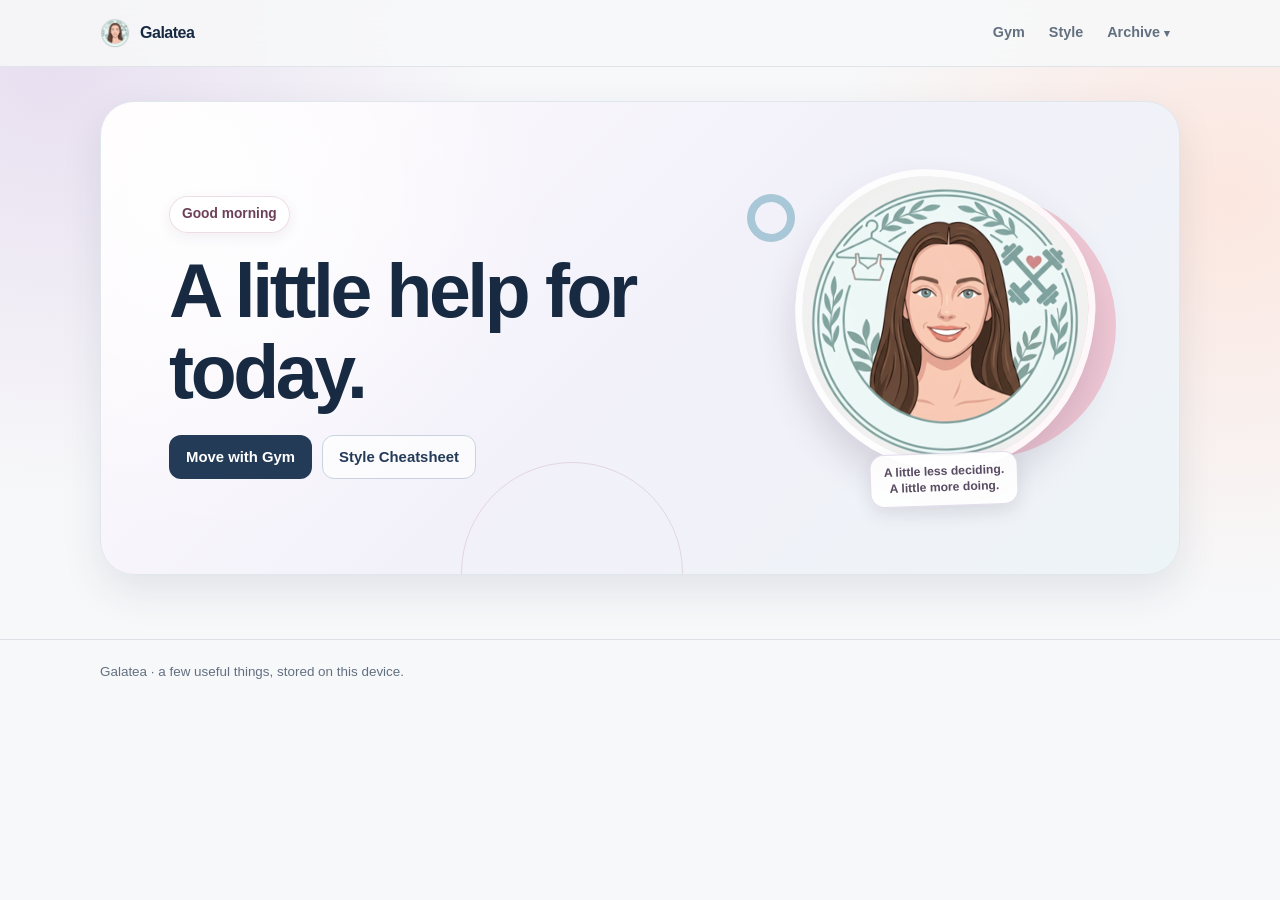
==== commit d9fb8270: "Transition to 10-week gym plan with 3-day core split, hack squats, and core focus" ====
--- a/index.html
+++ b/index.html
@@ -24,7 +24,13 @@
       <div class="nav-links">
         <a href="./gym/">Gym</a>
         <a href="./style/">Style</a>
-        <a href="./ibclc/">IBCLC</a>
+        <details class="nav-dropdown">
+          <summary class="nav-dropdown-toggle" aria-haspopup="menu">Archive <span class="nav-dropdown-caret" aria-hidden="true">▾</span></summary>
+          <div class="nav-dropdown-menu" role="menu">
+            <a href="./ibclc/" role="menuitem">IBCLC Practice Lab</a>
+            <a href="./gym/progress/" role="menuitem">12-Week Gym Progress</a>
+          </div>
+        </details>
       </div>
     </nav>
   </header>
@@ -37,7 +43,6 @@
         <div class="hero-actions">
           <a class="button button-primary" href="./gym/">Move with Gym</a>
           <a class="button button-secondary" href="./style/">Style Cheatsheet</a>
-          <a class="button button-secondary" href="./ibclc/">IBCLC Practice Lab</a>
         </div>
       </div>
       <figure class="home-portrait">
--- a/assets/site.css
+++ b/assets/site.css
@@ -124,19 +124,96 @@
   align-items: center;
 }
 
-.nav-links a {
+.nav-links a,
+.nav-dropdown-toggle {
+  display: inline-flex;
+  align-items: center;
+  gap: 4px;
   padding: 8px 10px;
+  border: 0;
   border-radius: 9px;
+  background: transparent;
   color: var(--muted);
+  font-family: inherit;
   font-size: 0.9rem;
   font-weight: 750;
+  line-height: inherit;
   text-decoration: none;
+  cursor: pointer;
+  -webkit-appearance: none;
+  appearance: none;
 }
 
 .nav-links a[aria-current="page"],
-.nav-links a:hover {
+.nav-links a:hover,
+.nav-dropdown-toggle:hover,
+.nav-dropdown[open] > .nav-dropdown-toggle,
+.nav-dropdown-toggle[aria-current="page"] {
   color: var(--navy-deep);
   background: #e9eef2;
+}
+
+.nav-dropdown {
+  position: relative;
+  display: inline-block;
+}
+
+.nav-dropdown summary {
+  list-style: none;
+}
+
+.nav-dropdown summary::-webkit-details-marker {
+  display: none;
+}
+
+.nav-dropdown-caret {
+  display: inline-block;
+  font-size: 0.68rem;
+  line-height: 1;
+  transition: transform 0.15s ease;
+}
+
+.nav-dropdown[open] .nav-dropdown-caret {
+  transform: rotate(180deg);
+}
+
+.nav-dropdown-menu {
+  position: absolute;
+  top: calc(100% + 6px);
+  right: 0;
+  min-width: 190px;
+  padding: 6px;
+  border: 1px solid var(--line);
+  border-radius: 12px;
+  background: var(--surface);
+  box-shadow: 0 10px 28px rgba(30, 47, 68, 0.12), 0 2px 6px rgba(30, 47, 68, 0.05);
+  display: flex;
+  flex-direction: column;
+  gap: 2px;
+  z-index: 100;
+}
+
+.nav-dropdown-menu a {
+  display: block;
+  padding: 8px 12px;
+  border-radius: 8px;
+  color: var(--ink);
+  font-size: 0.86rem;
+  font-weight: 700;
+  text-decoration: none;
+  white-space: nowrap;
+}
+
+.nav-dropdown-menu a:hover,
+.nav-dropdown-menu a:focus {
+  color: var(--navy-deep);
+  background: #e9eef2;
+  outline: none;
+}
+
+.nav-dropdown-menu a[aria-current="page"] {
+  color: var(--navy-deep);
+  background: #e0e8ef;
 }
 
 .page-shell {
@@ -1110,7 +1187,8 @@
     min-height: 58px;
   }
 
-  .nav-links a {
+  .nav-links a,
+  .nav-dropdown-toggle {
     padding: 7px;
     font-size: 0.8rem;
   }
